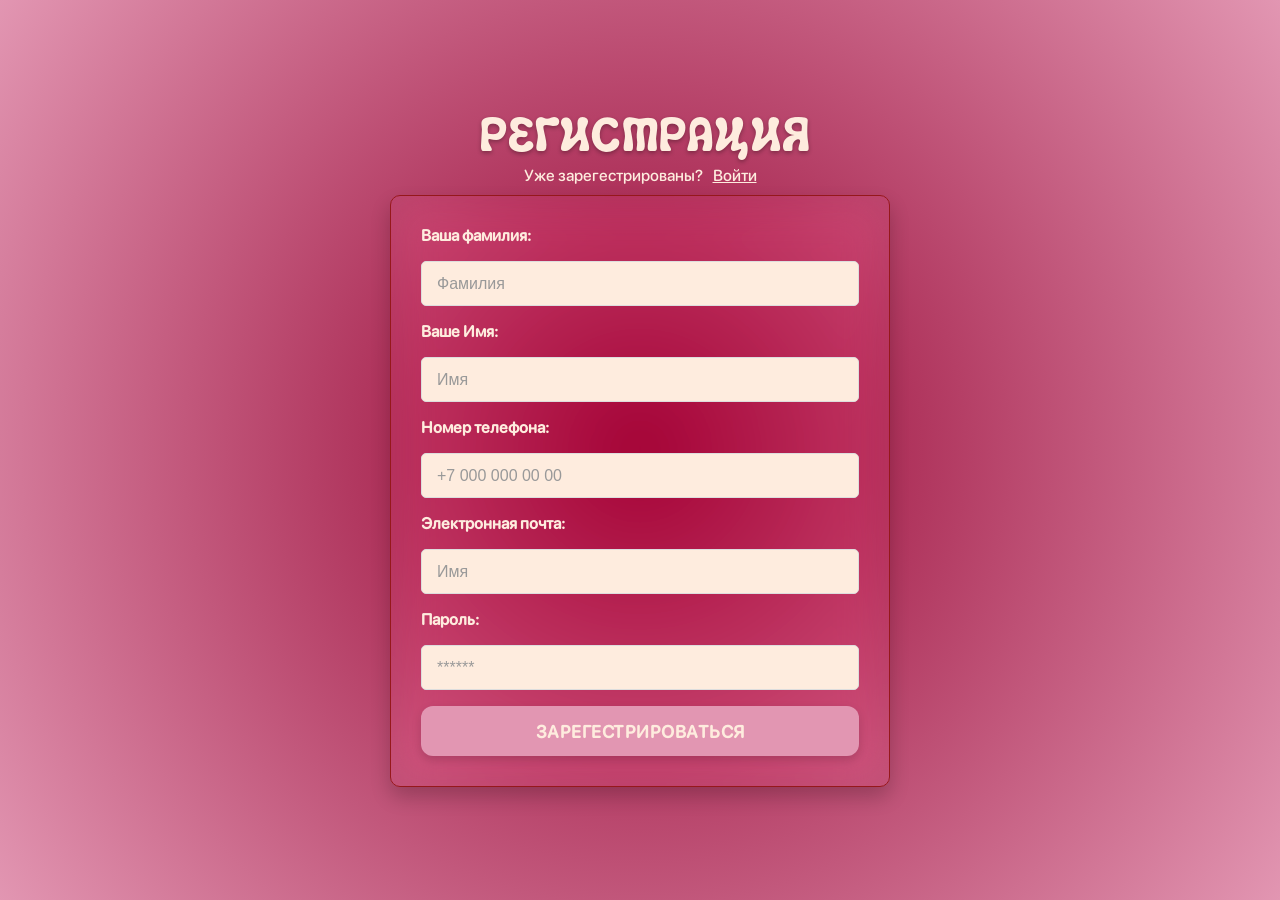
==== static/cart.html @ 49a89e7e "init: initial commit with flower shop base code" ====
<!doctype html>
<html lang="ru">
    <head>
        <meta charset="UTF-8" />
        <meta name="viewport" content="width=device-width, initial-scale=1.0" />
        <title>Корзина | bee.кетики</title>
        <link rel="stylesheet" href="base.css" />
        <link rel="stylesheet" href="styleA.css" />
        <link rel="stylesheet" href="cart.css" />
    </head>
    <body>
        <header>
            <a href="/">
                <img id="logo" src="/images/logo.png" alt="Логотип" />
            </a>
            <h1>
                <span class="special-e">
                    bee.</span>кеtики
            </h1>
            <div style="flex-grow: 1"></div>
            <img
                id="home"
                class="header-icon"
                src="/images/home.png"
                alt="Личный кабинет"
            />
        </header>
        <main id="cart_main">
            <section id="left">
                <div id="products_container">
                    <p id="loading_patch">...загрузка...</p>
                </div>
            </section>

            <section id="right">
                <h2 class="right_title">Ваш заказ</h2>

                <div class="order_summary">
                    <div class="summary_row">
                        <span class="summary_label">Товаров:</span>
                        <span class="summary_value" id="final_count">0</span>
                    </div>
                    <div class="summary_row summary_total">
                        <span class="summary_label">Итого:</span>
                        <span class="summary_value" id="final_summ">0 ₽</span>
                    </div>
                </div>

                <div id = "deadline_choose">
                    <h3>Выберите дату самовывоза</h3>
                    <input type = "datetime-local" id = "datetime-local_deadline">
                </div>

                <button class="buy_buttons" id="pay_button">
                    Оформить заказ
                </button>

                <div class="order_info">
                    <div class="info_item">
                        <span class="info_icon">🌸</span>
                        <span>Самовывоз из магазина</span>
                    </div>
                </div>

                <p class="offer_text">
                    Нажимая «Оформить заказ», вы соглашаетесь с
                    <a href="#">условиями публичной оферты</a>
                </p>
            </section>

            <div id="emty_cart" class="cart_empty_hidden">
                <h2>🛒 Корзина пуста</h2>
                <p>Добавьте букет из каталога</p>
                <button id = "btn_catalog" class="btn">В каталог</button>
            </div>
        </main>
        <footer>
            <p>
                <a id="amygdala" href="https://t.me/Amygdala_Eva"
                    >@Amygdala_Eva</a>
            </p>
        </footer>
        <script type="module" src="cart.js"></script>
    </body>
</html>
---- static/base.css ----
/* 
   БАЗОВЫЕ СТИЛИ - ОБЩИЕ ДЛЯ ВСЕХ СТРАНИЦ */

@font-face {
    font-family: 'BEEfont';
    src: url('./fonts/LUUNA.ttf') format('truetype');
    font-weight: normal;
    font-style: normal;
}
@font-face {
    font-family: 'PriceFont';
    src: url('./fonts/BUBA_regular.ttf') format('truetype');
    font-weight: normal;
    font-style: normal;
}

@font-face {
    font-family: 'NameBouquetFont';
    src: url('./fonts/SF-PRO-ROUNDED-MEDIUM.OTF') format('opentype');
    font-weight: normal;
    font-style: normal;
}
@font-face { /*КЕТИКИ*/
    font-family: 'PickMeFont';
    src: url('./fonts/LEPKA.otf') format('truetype');/*Doppelganger_RUS.otf*/
    font-weight: normal;
    font-style: normal;
}

:root {
    --pink: rgba(226, 150, 178, 1);
    --dark-bg: rgba(52, 51, 68, 1);
    --cream: rgba(254, 236, 222, 1);
    --red: rgba(150, 24, 27, 1);
    --pink-dark: rgba(190, 102, 134, 1);
    --pink-light: rgba(255, 163, 197, 1);
    --light-bg: rgb(85, 84, 103);

    --cream-dark: #f5e6c8;
    --shadow: rgba(40, 40, 40, 1);
    --shadow-hover: rgba(85, 18, 66, 0.2);
}

* {
    box-sizing: border-box; 
    margin: 0;
    padding: 0;
}

body {
    min-height: 100vh; 
    background-color: var(--dark-bg);
    font-family: 'NameBouquetFont', serif;
    margin: 0;
    display: flex;
    flex-direction: column;
}

/* ============================================
   HEADER
   ============================================ */
header {
    display: flex;
    justify-content: flex-start;
    align-items: center;
    gap: 20px;
    padding: 15px 30px;
    background: radial-gradient(circle at center, rgba(149, 1, 48, 1), var(--pink));
    box-shadow: 0 4px 15px rgba(0, 0, 0, 0.2);
    position: sticky;
    top: 0;
    z-index: 100;
}

header h1, .head_h1 {
    font-size: 5rem; 
    margin: 0;
    padding-left: 10px;
    font-weight: 700;
    text-shadow: 2px 2px 4px rgba(0, 0, 0, 0.2);
    letter-spacing: 1px;
    color: var(--cream);
    font-family: "PickMeFont", serif;
    font-weight: 400;
    font-style: normal;

}
.special-e{
    font-family: "BEEfont", serif; 
}

#logo {
    height: 70px;
    width: auto;
    transition: opacity 0.3s ease;
    cursor: pointer;
}

#logo:hover {
    opacity: 0.85; 
}

/* ============================================
   ИКОНКИ В ШАПКЕ
   ============================================ */
.header-icon {
    height: 60px;
    width: auto;
    cursor: pointer;
    transition: opacity 0.3s ease; 
    filter: drop-shadow(
        2px 2px 4px rgba(0, 0, 0, 0.2)
    );
    padding: 8px;
    border-radius: 10px;
}

.header-icon:hover {
    opacity: 0.8; 
    background-color: rgba(
        255,
        255,
        255,
        0.2
    ); 
}

#home {
    margin-left: auto; 
}

#cart_id {
    margin-right: 10px;
}

/* ============================================
  FOOTER
   ============================================ */
footer {
    font-family: 'NameBouquetFont', serif;
    font-size: 1.2rem;
    background: radial-gradient(circle at center, rgba(140, 44, 75, 1), rgba(191, 125, 150, 1));
    border-radius: 15px 15px 0 0; 
    text-align: center;
    box-shadow: 0 -4px 15px var(--shadow); 
    padding: 25px;
    color: var(--pink-light);
    margin-top: auto;
}

footer p {
    margin: 5px 0;
    line-height: 1.6;
}

/* ============================================
   КНОПКИ
   ============================================ */
button,
.btn {
    background: linear-gradient(135deg, var(--pink) 0%, var(--pink-dark) 100%);
    cursor: pointer;
    border: none;
    border-radius: 12px;
    padding: 12px 24px; 
    font-family: 'NameBouquetFont', serif;
    font-size: 1rem;
    font-weight: 600;
    transition: all 0.3s ease; 
    box-shadow: 0 4px 10px rgba(0, 0, 0, 0.15);
    text-transform: uppercase; 
    letter-spacing: 0.5px;
    color: var(--cream);
}

button:hover,
.btn:hover {
    transform: translateY(-2px); 
    box-shadow: 0 6px 15px rgba(0, 0, 0, 0.25); 
}

button:active,
.btn:active {
    transform: translateY(0); 
    box-shadow: 0 2px 5px rgba(0, 0, 0, 0.2);
}

.btn-pink:hover {
    background: linear-gradient(135deg, var(--pink-light) 0%, var(--pink) 100%);
}

/* ============================================
   КАРТОЧКИ ТОВАРОВ
   ============================================ */
.card {
    background-color: var(--cream);
    border-radius: 15px;
    box-shadow: 0 8px 20px var(--shadow);
    padding: 20px;
    text-align: center;
    transition: all 0.3s ease; 
    overflow: hidden; 
     width: 300px;
    height: 560px;
    position: relative; 
}

.card:hover {
    transform: translateY(-5px); 
    box-shadow: 0 12px 30px var(--shadow-hover);
}

a.card {
    text-decoration: none;
    color: inherit;
    display: block;
}

.card img {
    width: 100%;
    height: 340px;
    object-fit: cover; 
    border-radius: 10px;
    transition: transform 0.3s ease;
}

.card:hover img {
    transform: scale(1.05); 
}

.card h3{
    color: var(--dark-bg);
    font-size: 1.3rem;
    font-weight: 700;
}

#price{
    font-family: "PriceFont", serif;
    color: var(--dark-bg);
    margin-top: 10px;
}

.card p {
    color: #666;
    line-height: 1.5;
    margin: 10px 0;
}

/* ============================================
   TOAST
   ============================================ */
.toast {
    position: fixed; 
    top: 90px; 
    right: 20px; 
    padding: 18px 30px;
    box-shadow: 0 8px 25px rgba(0, 0, 0, 0.3);
    width: fit-content;
    max-width: 350px;
    background: linear-gradient(135deg, var(--cream) 0%, white 100%);
    border-radius: 12px;
    border: var(--pink) 2px solid;
    z-index: 2000; 

    opacity: 0;
    transform: translateX(400px);

    transition: all 0.5s ease;
}

.toast-visible {
    opacity: 1;
    transform: translateX(0);
}

.toast p {
    margin: 0;
    color: var(--dark-bg);
    font-weight: 600;
    font-size: 1rem;
}

/* ============================================
   ССЫЛКИ
   ============================================ */
#amygdala {
    color: var(--pink-light);
    text-decoration: none;
    font-weight: bold;
    transition: color 0.3s ease;
}

#amygdala:hover {
    color: var(--cream);
    text-decoration: underline;
}

/* ============================================
   ОСНОВНОЙ КОНТЕНТ
   ============================================ */
main {
    flex: 1; 
}

/* ============================================
   ВСПОМОГАТЕЛЬНЫЕ КЛАССЫ
   ============================================ */
.hidden {
    display: none !important;
}

.text-center {
    text-align: center;
}

.mt-1 {
    margin-top: 10px;
}
.mt-2 {
    margin-top: 20px;
}
.mt-3 {
    margin-top: 30px;
}
.mb-1 {
    margin-bottom: 10px;
}
.mb-2 {
    margin-bottom: 20px;
}
.mb-3 {
    margin-bottom: 30px;
}

@keyframes spin {
    0% {
        transform: rotate(0deg);
    }
    100% {
        transform: rotate(360deg);
    }
}

.loading {
    border: 4px solid var(--cream);
    border-top: 4px solid var(--pink);
    border-radius: 50%;
    width: 50px;
    height: 50px;
    animation: spin 1s linear infinite;
    margin: 50px auto;
}

.offer_to_login_div{
    position: sticky;
    top: 118px;
    z-index: 100;
    display: flex;
    justify-content: center;
    background: radial-gradient(circle at center, var(--light-bg), var(--dark-bg));
    opacity: 0.3;
    border-radius: 10px;
}
.href_text{
    text-decoration: none;
    color: var(--cream);
    display: block;
}
.href_text:hover{
    color: var(--pink-dark);
}
---- static/styleA.css ----
/* ============================================
   СТИЛИ ДЛЯ ГЛАВНОЙ СТРАНИЦЫ И СТРАНИЦЫ ТОВАРА
   ============================================ */

/* ============================================
   ГЛАВНАЯ СТРАНИЦА - КОНТЕЙНЕР БУКЕТОВ
   ============================================ */
#bouquets-container {
    min-height: 100vh;
    display: flex;
    flex-wrap: wrap; 
    justify-content: center; 
    align-items: flex-start; 
    gap: 30px; 
    padding: 40px 20px; 
}

#bouquets-container .card {
    width: 300px;
    height: 560px;
    position: relative; 
}

#bouquets-container .card h3 {
    font-family: 'NameBouquetFont', serif;
    font-size: 1.4rem;
    color: var(--dark-bg);
    min-height: 50px; 
}

#bouquets-container .card .price {
    font-size: 1.8rem;
    font-weight: bold;
    color: var(--pink);
    margin: 10px 0;
}

#bouquets-container .card .description {
    font-size: 0.95rem;
    color: #666;
    line-height: 1.4;
    overflow: hidden;
}

.buy_buttons {
    height: 50px;
    width: 100%;
    max-width: 300px;
    background: linear-gradient(135deg, var(--pink) 0%, var(--pink-dark) 100%);
    letter-spacing: 1px;
    margin-top: 15px;
}

.incart_button {
    height: 50px;
    max-width: 300px;
    width: 100%;
    font-size: 1.1rem;
    font-weight: 600;
    background: white;
    color: var(--pink);
    border: none;
    border-radius: 10px;
    cursor: pointer;
    transition: all 0.3s ease;
    box-shadow: 0 4px 12px rgba(224, 145, 151, 0.3);
    text-transform: uppercase;
    letter-spacing: 1px;
    margin-top: 15px;
}



.buy_buttons:hover {
    background: linear-gradient(135deg, var(--pink-light) 0%, var(--pink) 100%);
    transform: translateY(-3px);
    box-shadow: 0 6px 18px rgba(224, 145, 151, 0.5);
}

.buy_buttons:active {
    transform: translateY(-1px);
}

/* ============================================
   СТРАНИЦА ОТДЕЛЬНОГО ТОВАРА
   ============================================ */
.product-container {
    display: flex;
    max-width: 1400px;
    margin: 30px auto;
    gap: 50px; 
    padding: 0 20px;
}

#visuals_container {
    flex: 1; 
    border-radius: 15px;
    text-align: center;
    background-color: var(--cream);
    padding: 30px;
    box-shadow: 0 8px 25px var(--shadow);
    transition: all 0.3s ease;
    height: fit-content;
}

#visuals_container:hover {
    box-shadow: 0 12px 35px var(--shadow-hover);
}

#name_product_container {
    margin-top: 0;
    margin-bottom: 20px;
    color: var(--dark-bg);
    font-size: 2rem;
    font-weight: 700;
    text-shadow: 2px 2px 4px rgba(0, 0, 0, 0.1);
}

#bouquet_image {
    width: 100%;
    max-height: 600px;
    height: auto;
    object-fit: cover; 
    border-radius: 15px;
    box-shadow: 0 5px 20px rgba(0, 0, 0, 0.15);
    transition: transform 0.4s ease;
}

#bouquet_image:hover {
    transform: scale(1.03); 
}

/* ============================================
   ПРАВАЯ ЧАСТЬ - ИНФОРМАЦИЯ О ТОВАРЕ
   ============================================ */
#info_product {
    display: flex;
    flex-direction: column;
    flex: 1;
    background-color: var(--cream);
    border-radius: 15px;
    padding: 40px;
    gap: 25px; 
    box-shadow: 0 8px 25px var(--shadow);
}

#buy_container {
    display: flex;
    flex-direction: row;
    justify-content: space-between;
    align-items: center;
    padding: 20px;
    border-radius: 12px;
    background: linear-gradient(135deg, var(--cream-dark) 0%, #efe3ca 100%);
    box-shadow: 0 4px 15px rgba(0, 0, 0, 0.1);
}

#price_container {
    display: flex;
    flex-direction: column;
    gap: 5px;
}

#price_container p {
    margin: 0;
    font-size: 1rem;
    color: #666;
}

#price_span {
    font-weight: bold;
    font-size: 2.5rem;
    color: var(--pink);
    text-shadow: 2px 2px 4px rgba(0, 0, 0, 0.1);
}

#buy_button {
    height: 60px;
    padding: 0 40px;
    background: linear-gradient(135deg, var(--pink) 0%, var(--pink-dark) 100%);
    color: white;
    font-size: 1.2rem;
    font-weight: bold;
    border: none;
    border-radius: 12px;
    cursor: pointer;
    transition: all 0.3s ease;
    box-shadow: 0 4px 15px rgba(224, 145, 151, 0.4);
    text-transform: uppercase;
    letter-spacing: 1.5px;
}

#buy_button:hover {
    background: linear-gradient(135deg, var(--pink-light) 0%, var(--pink) 100%);
    transform: translateY(-3px) scale(1.05);
    box-shadow: 0 6px 20px rgba(224, 145, 151, 0.6);
}

#buy_button:active {
    transform: translateY(-1px) scale(1.02);
}

/* ============================================
   ОПИСАНИЕ ТОВАРА
   ============================================ */
#description_wrapper {
    display: flex;
    flex-direction: column;
    gap: 15px;
    padding: 20px;
    background-color: white;
    border-radius: 10px;
    box-shadow: 0 3px 10px rgba(0, 0, 0, 0.08);
}

#header_right {
    margin: 0;
    font-size: 1.5rem;
    font-weight: 700;
    color: var(--dark-bg);
    border-bottom: 3px solid var(--pink);
    padding-bottom: 10px;
}

#description_wrapper p {
    margin: 0;
    font-size: 1.1rem;
    line-height: 1.8;
    color: #555;
}

/* ============================================
   ОТЗЫВЫ 
   ============================================ */

#reviews_conteiner {
    margin-top: 30px;
    padding-top: 20px;
    border-top: 2px solid #e0e0e0; 
    display: flex;
    flex-direction: column;
    gap: 20px;
}

#reviews {
    display: flex;
    flex-direction: column;
    gap: 15px;
    max-height: 400px;
    overflow-y: auto; 
    padding-right: 10px;
}

.review_container {
    background-color: white;
    border-radius: 12px;
    padding: 15px 20px;
    box-shadow: 0 2px 8px rgba(0, 0, 0, 0.05);
    display: flex;
    flex-direction: column;
    gap: 8px; /* Отступы внутри карточки */
    transition: transform 0.2s;
}

.grade_container {
    display: flex;
    align-items: center;
    justify-content: space-between;
}

.grade_stars {
    height: 18px; 
    width: auto;
    object-fit: contain;
}

.review_main {
    margin-top: 5px;
}


.review_text {
    margin: 0;
    font-size: 1rem;      
    font-weight: 400;      
    color: var(--dark-bg);
    line-height: 1.5;      
}

.created_at {
    font-size: 0.8rem;
    color: #999;          
    align-self: flex-end;  
    margin-top: 5px;
}


/* ============================================
   ФОРМА НАПИСАНИЯ ОТЗЫВА
   ============================================ */

#review_writer {
    margin-top: 30px;
    background-color: white; 
    padding: 25px;
    border-radius: 15px;
    box-shadow: 0 4px 20px rgba(0, 0, 0, 0.08);
    display: flex;
    flex-direction: column;
    gap: 15px; 
    border: 2px solid var(--cream-dark); 
}

#review_writer label {
    font-weight: 600;
    color: var(--dark-bg);
    margin-bottom: 5px;
    display: block; 
}

#reviw_select {
    width: 100%;
    max-width: 300px; 
    appearance: none; 
    -webkit-appearance: none;
    -moz-appearance: none;
    
    background-color: #ffffff;
    border: 2px solid var(--pink-light);
    border-radius: 12px;
    padding: 10px 40px 10px 15px;
   font-family: inherit;
    font-size: 0.95rem;
    font-weight: 600;
    color: var(--dark-bg);
    cursor: pointer;
    transition: all 0.2s ease-in-out;
    outline: none;
    background-image: url("data:image/svg+xml;charset=UTF-8,%3csvg xmlns='http://www.w3.org/2000/svg' viewBox='0 0 24 24' fill='none' stroke='%23e09197' stroke-width='3' stroke-linecap='round' stroke-linejoin='round'%3e%3cpolyline points='6 9 12 15 18 9'%3e%3c/polyline%3e%3c/svg%3e");
    background-repeat: no-repeat;
    background-position: right 12px center;
    background-size: 16px;
    
    box-shadow: 0 4px 6px rgba(0, 0, 0, 0.05);
}

#reviw_select:focus {
    border-color: var(--pink); 
    background-color: white;
}

#review_items {
    display: flex;
    flex-direction: row;

    gap: 15px;
    width: 100%;
}

#textarea {
    width: 100%;
    min-height: 120px; 
    padding: 15px;
    border: 2px solid #e0e0e0;
    border-radius: 12px;
    font-family: inherit; 
    font-size: 1rem;
    resize: vertical; 
    outline: none;
    transition: border-color 0.3s;
}

#textarea:focus {
    border-color: var(--pink); 
}

#but_send {
    align-self: flex-end; 
    padding: 12px 40px;
    background: linear-gradient(135deg, var(--pink) 0%, var(--pink-dark) 100%);
    color: white;
    border: none;
    border-radius: 10px;
    font-size: 1rem;
    font-weight: bold;
    cursor: pointer;
    box-shadow: 0 4px 15px rgba(224, 145, 151, 0.4);
    transition: transform 0.2s, box-shadow 0.2s;
}

#but_send:hover {
    transform: translateY(-2px); 
    box-shadow: 0 6px 20px rgba(224, 145, 151, 0.6);
}

#but_send:active {
    transform: translateY(0);
}

.review_writer_hidden{
    display: none !important;
}
---- static/cart.css ----
/* ============================================
   СТИЛИ ДЛЯ СТРАНИЦЫ КОРЗИНЫ
   ============================================ */

#cart_main {
    min-height: 100vh;
    display: flex;
    flex-direction: row;
    justify-content: space-between;
    align-items: flex-start;
    gap: 40px;
    padding: 40px;
    max-width: 1400px;
    margin: 0 auto;
}

#left {
    flex: 1;
    display: flex;
    flex-direction: column;
    gap: 20px;
    min-width: 0; 
}

#products_container {
    display: flex;
    flex-direction: column;
    gap: 18px;
}

/* ============================================
   КАРТОЧКА ТОВАРА (ЛЕВАЯ ЧАСТЬ)
   ============================================ */

.product_card {
    display: grid;
    grid-template-columns: 140px 1fr auto auto 44px;
    align-items: center;
    column-gap: 22px;

    background-color: var(--cream);
    border-radius: 18px;
    padding: 22px;
    box-shadow: 0 6px 18px rgba(0, 0, 0, 0.06);
    transition: box-shadow 0.2s ease;
}

.product_card:hover {
    box-shadow: 0 10px 26px rgba(0, 0, 0, 0.09);
}

.image_bouquet {
    width: 140px;
    height: 140px;
    object-fit: cover;
    border-radius: 14px;
}

.product_info {
    min-width: 0;
}

.product_name {
    margin: 0;
    font-size: 1.6rem;
    color: var(--dark-bg);
    font-weight: 700;
    line-height: 1.15;

    white-space: nowrap;
    overflow: hidden;
    text-overflow: ellipsis;
}

.product_quantity {
    text-align: center;
    min-width: 60px;
}

.count_product {
    font-size: 1.1rem;
    color: #666;
    margin: 0;
    font-weight: 600;
}

.product_price {
    text-align: right;
    min-width: 120px;
}

.summ_price {
    margin: 0;
    font-size: 1.8rem;
    color: var(--dark-bg);
    font-weight: 800;
    letter-spacing: 0.2px;
    white-space: nowrap; 
}

#del_icon {
    width: 34px;
    height: 34px;
    cursor: pointer;
    opacity: 0.65;
    transition:
        opacity 0.2s ease,
        transform 0.2s ease;
    justify-self: center; 
}

#del_icon:hover {
    opacity: 1;
    transform: scale(1.08);
}

/* ============================================
   ПРАВАЯ КОЛОНКА - ОФОРМЛЕНИЕ ЗАКАЗА
   ============================================ */
#right {
    width: 380px;
    min-width: 320px;
    background-color: var(--cream);
    border-radius: 20px;
    padding: 30px;
    box-shadow: 0 8px 30px rgba(0, 0, 0, 0.1);
    position: sticky; 
    top: 100px;
}

.right_title {
    margin: 0 0 25px 0;
    font-size: 1.6rem;
    color: var(--dark-bg);
    text-align: center;
}

.order_summary {
    background-color: white;
    border-radius: 12px;
    padding: 20px;
    margin-bottom: 20px;
}

.summary_row {
    display: flex;
    justify-content: space-between;
    align-items: center;
    padding: 10px 0;
}

.summary_row:first-child {
    border-bottom: 1px solid #eee;
    padding-bottom: 15px;
    margin-bottom: 10px;
}

.summary_label {
    font-size: 1.1rem;
    color: #666;
}

.summary_value {
    font-size: 1.2rem;
    color: var(--dark-bg);
    font-weight: 600;
}

.summary_total .summary_label {
    font-size: 1.2rem;
    color: var(--dark-bg);
    font-weight: 600;
}

.summary_total .summary_value {
    font-size: 1.8rem;
    color: var(--pink);
    font-weight: 800;
}

#pay_button {
    width: 100%;
    height: 55px;
    font-size: 1.1rem;
    text-transform: uppercase;
    letter-spacing: 1px;
    margin-bottom: 20px;
}

.order_info {
    display: flex;
    flex-direction: column;
    gap: 12px;
    padding: 15px 0;
    border-top: 1px solid #e0e0e0;
    border-bottom: 1px solid #e0e0e0;
    margin-bottom: 15px;
}

.info_item {
    display: flex;
    align-items: center;
    gap: 10px;
    font-size: 0.95rem;
    color: #555;
}

.info_icon {
    font-size: 1.2rem;
}

.offer_text {
    font-size: 0.8rem;
    color: #999;
    text-align: center;
    line-height: 1.5;
    margin: 0;
}

.offer_text a {
    color: var(--pink);
    text-decoration: none;
}

.offer_text a:hover {
    text-decoration: underline;
}

/* ============================================
   ПУСТАЯ КОРЗИНА
   ============================================ */
.emty_main {
    justify-content: center !important;
}

#emty_cart {
    text-align: center;
    padding: 60px 40px;
    background-color: var(--cream);
    border-radius: 20px;
    box-shadow: 0 10px 30px rgba(0, 0, 0, 0.1);
}

#emty_cart h2 {
    color: var(--dark-bg);
    font-size: 1.8rem;
    margin: 0 0 15px 0;
}

#emty_cart p {
    color: #666;
    margin: 0 0 25px 0;
    font-size: 1.1rem;
}

.cart_empty_hidden {
    display: none !important;
}
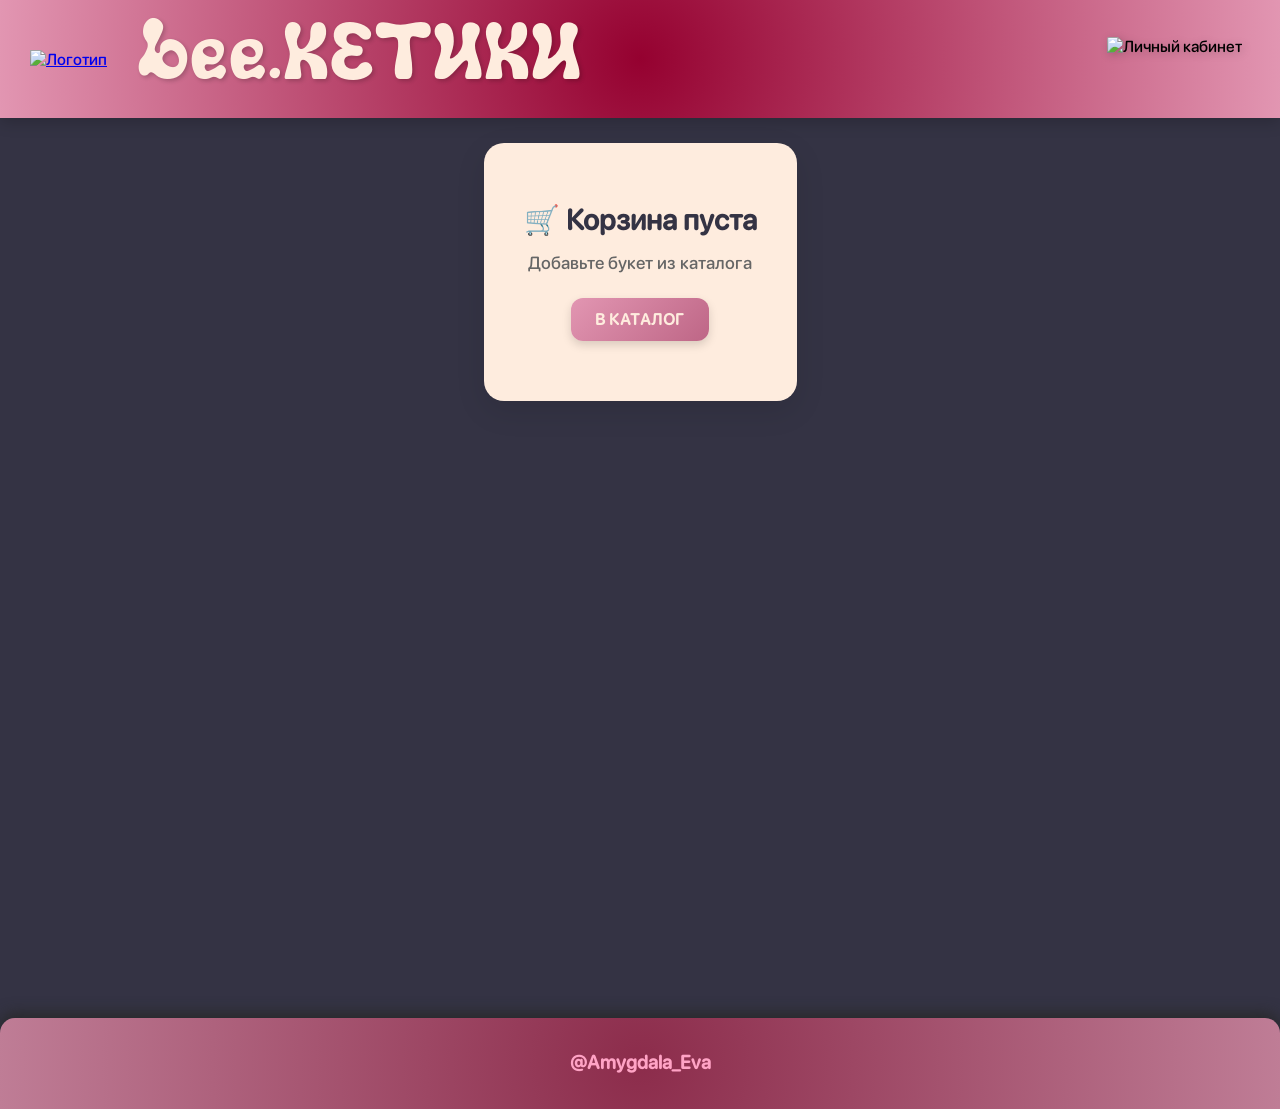
==== commit e2ff8cc2: "Настроила внешний вид корзины для гостя, сделала чтобы правая часть страницы всегда помещалась на эк" ====
--- a/static/cart.html
+++ b/static/cart.html
@@ -32,7 +32,7 @@
                 </div>
             </section>
 
-            <section id="right">
+            <section id="right" class = "modal-window">
                 <h2 class="right_title">Ваш заказ</h2>
 
                 <div class="order_summary">
@@ -46,22 +46,17 @@
                     </div>
                 </div>
 
-                <div id = "deadline_choose">
-                    <h3>Выберите дату самовывоза</h3>
-                    <input type = "datetime-local" id = "datetime-local_deadline">
+                <div id = "data_and_pay">
+                    <div id = "deadline_choose">
+                        <h3>Выберите дату самовывоза</h3>
+                        <input type = "datetime-local" id = "datetime-local_deadline">
+                    </div>
+
+                    <button class="buy_buttons" id="pay_button">
+                        Оформить заказ
+                    </button>
                 </div>
-
-                <button class="buy_buttons" id="pay_button">
-                    Оформить заказ
-                </button>
-
-                <div class="order_info">
-                    <div class="info_item">
-                        <span class="info_icon">🌸</span>
-                        <span>Самовывоз из магазина</span>
-                    </div>
-                </div>
-
+                
                 <p class="offer_text">
                     Нажимая «Оформить заказ», вы соглашаетесь с
                     <a href="#">условиями публичной оферты</a>
--- a/static/base.css
+++ b/static/base.css
@@ -368,4 +368,24 @@
 }
 .href_text:hover{
     color: var(--pink-dark);
+}
+
+.modal-window {
+    display: flex;
+    flex-direction: column;
+    justify-content: center;
+    
+    background-image: url("/images/backgr_home.jpg");
+    background-size: cover;
+    
+    backdrop-filter: blur(24px) brightness(1.1);
+    border: var(--cream) 5px solid;
+    border-radius: 10px;
+    
+    padding: 30px;
+    width: fit-content;
+    max-width: 90%;
+    
+    box-shadow: 0 10px 30px rgba(0, 0, 0, 0.5);
+    position: relative;
 }
--- a/static/cart.css
+++ b/static/cart.css
@@ -10,6 +10,7 @@
     align-items: flex-start;
     gap: 40px;
     padding: 40px;
+    padding-top: 25px;
     max-width: 1400px;
     margin: 0 auto;
 }
@@ -118,35 +119,35 @@
    ПРАВАЯ КОЛОНКА - ОФОРМЛЕНИЕ ЗАКАЗА
    ============================================ */
 #right {
-    width: 380px;
     min-width: 320px;
     background-color: var(--cream);
     border-radius: 20px;
-    padding: 30px;
+    padding: 15px;
     box-shadow: 0 8px 30px rgba(0, 0, 0, 0.1);
     position: sticky; 
-    top: 100px;
+    top: 80px;
+    justify-content: center;
 }
 
 .right_title {
-    margin: 0 0 25px 0;
-    font-size: 1.6rem;
-    color: var(--dark-bg);
+    margin: 0 0 15px 0;
+    font-size: 1.3rem;
+    color: var(--cream);
     text-align: center;
 }
 
 .order_summary {
     background-color: white;
     border-radius: 12px;
-    padding: 20px;
-    margin-bottom: 20px;
+    padding: 10px 15px;
+    margin-bottom: 15px;
 }
 
 .summary_row {
     display: flex;
     justify-content: space-between;
     align-items: center;
-    padding: 10px 0;
+    padding: 5px 0;
 }
 
 .summary_row:first-child {
@@ -179,22 +180,25 @@
 }
 
 #pay_button {
-    width: 100%;
-    height: 55px;
-    font-size: 1.1rem;
-    text-transform: uppercase;
-    letter-spacing: 1px;
-    margin-bottom: 20px;
+    flex: 1;               /* Кнопка тоже растягивается (будут 50/50 с датой) */
+    height: 45px;          /* Фиксированная высота как у инпута */
+    margin: 0;             /* Убираем маржины */
+    padding: 0 10px;       /* Внутренние отступы */
+    font-size: 0.9rem;     /* Текст чуть меньше, чтобы влез в одну строку */
+    white-space: nowrap;   /* Чтобы текст кнопки не переносился */
+    display: flex;
+    align-items: center;
+    justify-content: center;
 }
 
 .order_info {
     display: flex;
     flex-direction: column;
     gap: 12px;
-    padding: 15px 0;
+    padding: 10px 0;
     border-top: 1px solid #e0e0e0;
     border-bottom: 1px solid #e0e0e0;
-    margin-bottom: 15px;
+    margin-bottom: 10px;
 }
 
 .info_item {
@@ -211,7 +215,7 @@
 
 .offer_text {
     font-size: 0.8rem;
-    color: #999;
+    color: var(--cream);
     text-align: center;
     line-height: 1.5;
     margin: 0;
@@ -257,4 +261,69 @@
     display: none !important;
 }
 
-
+/* Контейнер формы */
+#personal_data_form {
+    display: grid;
+    grid-template-columns: 1fr 1fr; /* Две колонки */
+    gap: 10px;
+    margin-bottom: 20px;
+}
+
+/* Стили для каждой группы (подпись + поле) */
+.form-group {
+    display: flex;
+    flex-direction: column; /* Подпись над полем */
+    gap: 4px;
+}
+
+/* Если нужно, чтобы поле занимало всю ширину (телефон, почта, пароль) */
+.form-group.full-width {
+    grid-column: span 2;
+}
+
+/* Стили элементов внутри группы */
+.form-group label {
+    font-size: 0.85rem;
+    color: var(--cream);
+    font-weight: 600;
+}
+
+.form-group input {
+    padding: 5px;
+    border-radius: 8px;
+    border: 1px solid rgba(255,255,255,0.3);
+    background: white;
+    font-size: 1rem;
+    width: 100%;
+}
+
+#deadline_choose{
+   flex: 1;               /* Занимает всё доступное место слева */
+    margin: 0;
+}
+
+#deadline_choose h3 {
+    font-size: 0.85rem;    /* Делаем заголовок чуть меньше для экономии места */
+    margin-bottom: 5px;
+    color: var(--cream);
+    text-align: left;      /* Выравнивание текста заголовка по левому краю */
+}
+
+#datetime-local_deadline {
+    width: 100%;           /* Растягивается на весь свой контейнер */
+    height: 45px;          /* Совпадаем по высоте с кнопкой */
+    padding: 8px;
+    border-radius: 12px;
+    border: none;
+    font-family: inherit;
+    font-size: 0.9rem;
+    margin: 0;             /* Убираем лишние отступы */
+}
+
+#data_and_pay{
+    display: flex;
+    flex-direction: row;
+    align-items: flex-end; /* ВАЖНО: выравнивает кнопку по нижней линии поля ввода */
+    gap: 12px;             /* Расстояние между элементами */
+    margin-bottom: 15px;
+}
